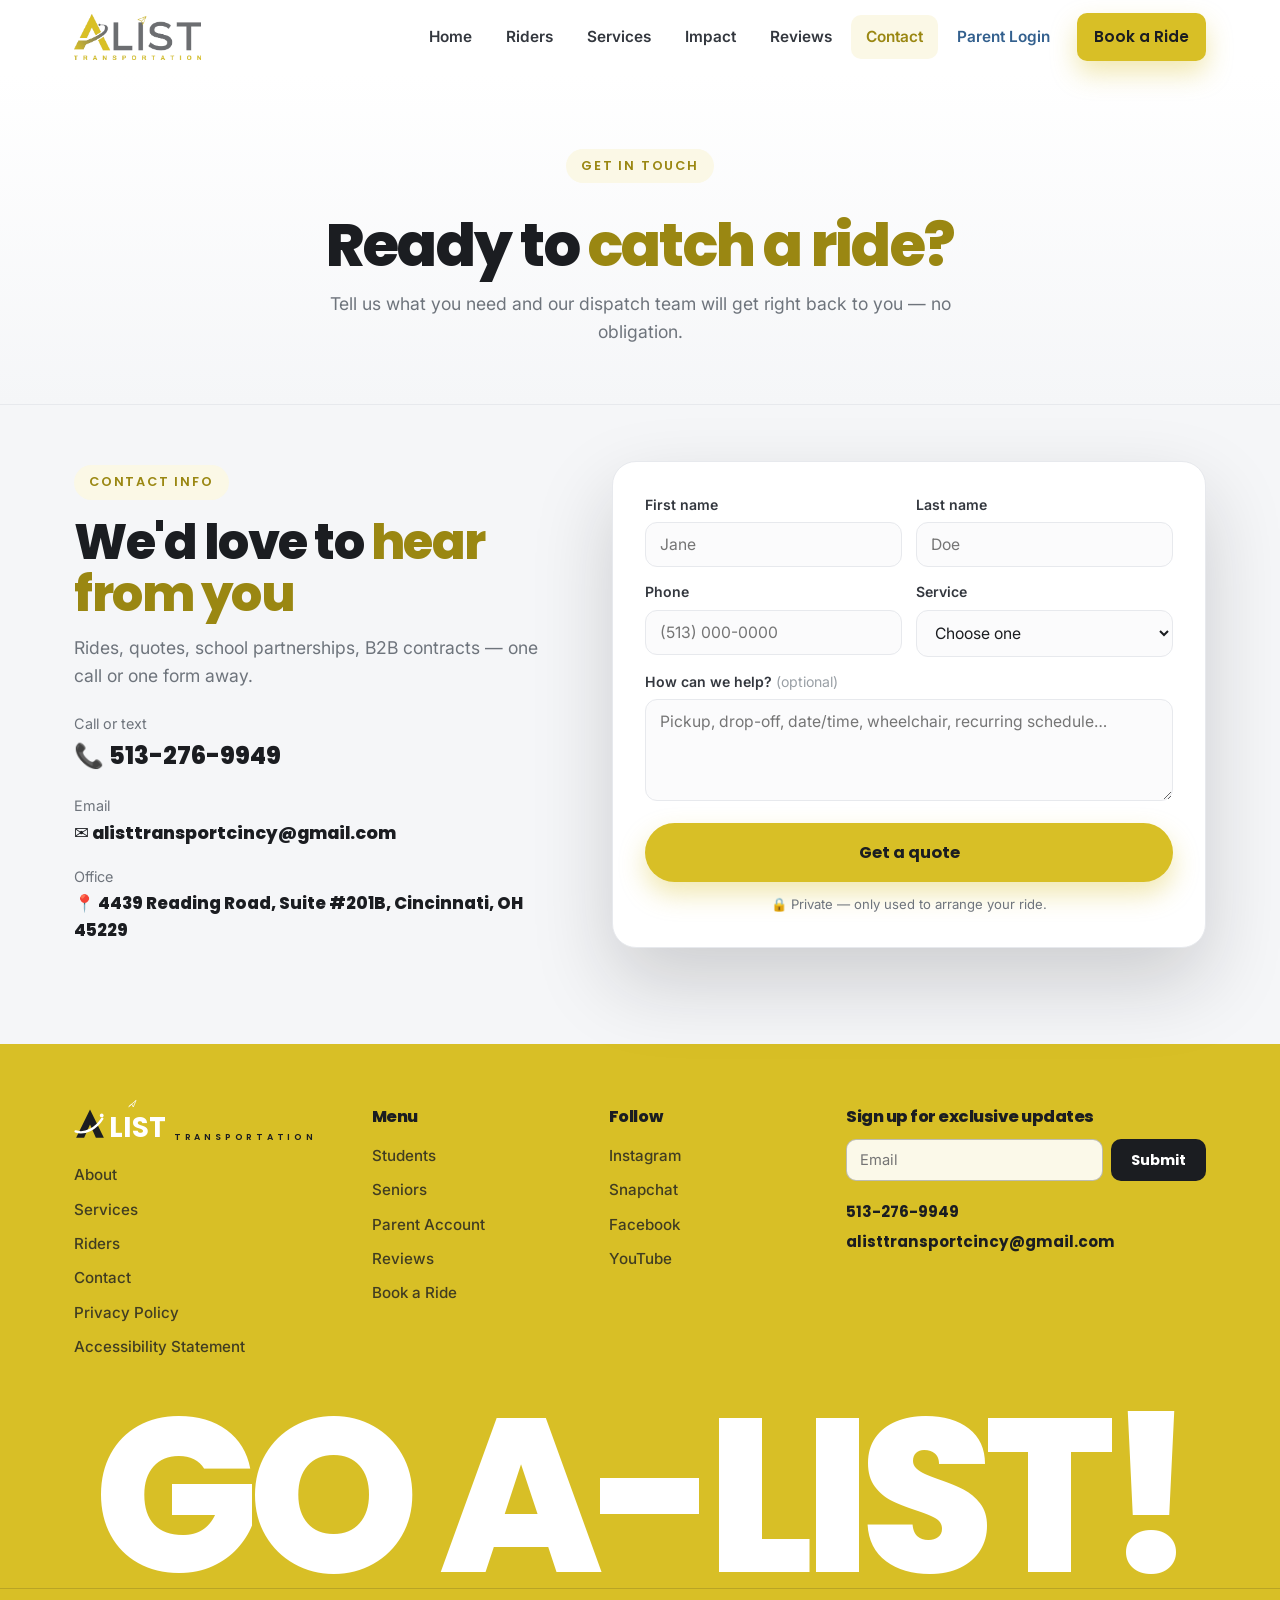
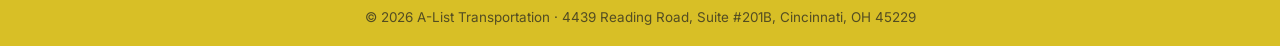
==== contact.html @ e4a73196 "Footer: link Instagram to real profile on all pages; link @handle chip too Co-Authored-By: Claude Op" ====
<!DOCTYPE html>
<html lang="en">
<head>
  <meta charset="UTF-8" />
  <meta name="viewport" content="width=device-width, initial-scale=1.0" />
  <meta name="description" content="Contact A-List Transportation — request a ride, get a quote, or ask about school and business partnerships. Cincinnati, OH." />
  <title>Contact — Ready to Catch a Ride? | A-List Transportation</title>
  <link rel="icon" type="image/svg+xml" href="favicon.svg" />
  <link rel="preconnect" href="https://fonts.googleapis.com" />
  <link rel="preconnect" href="https://fonts.gstatic.com" crossorigin />
  <link href="https://fonts.googleapis.com/css2?family=Inter:wght@400;500;600;700&family=Poppins:wght@500;600;700;800&display=swap" rel="stylesheet" />
  <link rel="stylesheet" href="styles.css?v=4" />
</head>
<body id="top">

  <header class="hdr" id="nav">
    <div class="wrap hdr__in">
      <a href="index.html" class="logo" aria-label="A-List Transportation"><img class="logo__img" src="images/logo.png" alt="A-List Transportation" /></a>
      <nav class="menu" id="navLinks">
        <a href="index.html">Home</a>
        <a href="riders.html">Riders</a>
        <a href="services.html">Services</a>
        <a href="impact.html">Impact</a>
        <a href="reviews.html">Reviews</a>
        <a href="contact.html" class="is-here">Contact</a>
        <a href="parent-account.html" class="menu__login">Parent Login</a>
        <a href="contact.html" class="btn btn--gold menu__cta">Book a Ride</a>
      </nav>
      <button class="burger" id="navToggle" aria-label="Menu"><span></span><span></span><span></span></button>
    </div>
  </header>

  <section class="phero">
    <div class="wrap">
      <span class="eyebrow">Get in touch</span>
      <h1>Ready to <span class="g">catch a ride?</span></h1>
      <p>Tell us what you need and our dispatch team will get right back to you — no obligation.</p>
    </div>
  </section>

  <section class="section book" id="book" style="padding-top:56px">
    <div class="wrap book__grid">
      <div class="book__copy reveal">
        <span class="eyebrow">Contact info</span>
        <h2>We'd love to <span class="g">hear from you</span></h2>
        <p>Rides, quotes, school partnerships, B2B contracts — one call or one form away.</p>
        <div class="book__call" style="margin-bottom:18px">
          <span>Call or text</span>
          <a href="tel:5132769949">📞 513-276-9949</a>
        </div>
        <div class="book__call" style="margin-bottom:18px">
          <span>Email</span>
          <a href="mailto:alisttransportcincy@gmail.com" style="font-size:1.1rem">✉️ alisttransportcincy@gmail.com</a>
        </div>
        <div class="book__call">
          <span>Office</span>
          <a href="#" style="font-size:1.05rem">📍 4439 Reading Road, Suite #201B, Cincinnati, OH 45229</a>
        </div>
      </div>
      <form class="book__form reveal" id="quoteForm" novalidate>
        <div class="frow">
          <div class="fld"><label for="fname">First name</label><input id="fname" name="fname" placeholder="Jane" required /></div>
          <div class="fld"><label for="lname">Last name</label><input id="lname" name="lname" placeholder="Doe" required /></div>
        </div>
        <div class="frow">
          <div class="fld"><label for="phone">Phone</label><input id="phone" name="phone" type="tel" placeholder="(513) 000-0000" required /></div>
          <div class="fld"><label for="service">Service</label>
            <select id="service" name="service" required>
              <option value="" disabled selected>Choose one</option>
              <option>School / student ride</option>
              <option>Non-emergency medical / dialysis</option>
              <option>Senior / companion transport</option>
              <option>Summer school / day camp</option>
              <option>Large group / event</option>
              <option>Adult day center</option>
              <option>Airport run</option>
              <option>B2B / school partnership</option>
            </select>
          </div>
        </div>
        <div class="fld"><label for="notes">How can we help? <span class="muted">(optional)</span></label><textarea id="notes" name="notes" rows="4" placeholder="Pickup, drop-off, date/time, wheelchair, recurring schedule…"></textarea></div>
        <button type="submit" class="btn btn--gold btn--lg btn--block">Get a quote</button>
        <p class="book__note">🔒 Private — only used to arrange your ride.</p>
        <div class="book__ok" id="quoteSuccess" hidden><span>✅</span><div><b>Thank you! Your request is in.</b><p>An A-List dispatcher will call you shortly to confirm.</p></div></div>
      </form>
    </div>
  </section>

  <footer class="footer">
    <div class="wrap footer__cols">
      <div class="footer__col">
        <span class="footer__mark logo--wm">
          <span class="logo__row">
            <svg class="logo__a" viewBox="0 0 120 120" aria-hidden="true"><path d="M8 112 L60 6 L112 112 Z M60 62 L38 112 L82 112 Z" fill="#1B1D21" fill-rule="evenodd"/><path d="M6 88 C42 100 84 76 106 40" fill="none" stroke="#ffffff" stroke-width="9" stroke-linecap="round"/><circle cx="104" cy="28" r="7" fill="#ffffff"/></svg>
            <span class="logo__word logo__word--ft">L<span class="logo__ii">I<svg class="logo__plane" viewBox="0 0 24 24" aria-hidden="true"><path d="M2 21 L23 3 L15 22 L11 14 Z" fill="none" stroke="#ffffff" stroke-width="2.2" stroke-linejoin="round"/></svg></span>ST</span>
          </span>
          <span class="logo__sub logo__sub--ft">Transportation</span>
        </span>
        <a href="impact.html">About</a>
        <a href="services.html">Services</a>
        <a href="riders.html">Riders</a>
        <a href="contact.html">Contact</a>
        <a href="#">Privacy Policy</a>
        <a href="#">Accessibility Statement</a>
      </div>
      <div class="footer__col">
        <h4>Menu</h4>
        <a href="riders.html">Students</a>
        <a href="riders.html">Seniors</a>
        <a href="parent-account.html">Parent Account</a>
        <a href="reviews.html">Reviews</a>
        <a href="contact.html">Book a Ride</a>
      </div>
      <div class="footer__col">
        <h4>Follow</h4>
        <a href="https://www.instagram.com/alisttransportationcincinnati/" target="_blank" rel="noopener">Instagram</a>
        <a href="#">Snapchat</a>
        <a href="#">Facebook</a>
        <a href="#">YouTube</a>
      </div>
      <div class="footer__col">
        <h4>Sign up for exclusive updates</h4>
        <form class="footer__news" onsubmit="return false" aria-label="Newsletter signup">
          <input type="email" placeholder="Email" aria-label="Email address" required />
          <button type="submit">Submit</button>
        </form>
        <div class="footer__reach2">
          <a href="tel:5132769949">513-276-9949</a>
          <a href="mailto:alisttransportcincy@gmail.com">alisttransportcincy@gmail.com</a>
        </div>
      </div>
    </div>
    <div class="footer__go"><span>GO A-LIST!</span></div>
    <div class="footer__base">© <span id="year">2026</span> A-List Transportation · 4439 Reading Road, Suite #201B, Cincinnati, OH 45229</div>
  </footer>

  <a href="tel:5132769949" class="fab" aria-label="Call now">📞</a>
  <script src="script.js"></script>
</body>
</html>
---- styles.css ----
/* ============================================================
   A-List Transportation — fresh landing (Site 9 aesthetic)
   Gold #D8BF26 · gray/white · a little blue #437DB2 · clean big words
   ============================================================ */
:root {
  --gold: #D8BF26;
  --gold-bright: #ECD650;
  --gold-deep: #9A8712;
  --gold-soft: #FBF8E6;
  --gold-100: #F1E9B4;
  --blue: #437DB2;
  --blue-deep: #33608E;
  --blue-soft: #EAF1F8;
  --ink: #1B1D21;
  --ink-2: #33373E;
  --muted: #6E747C;
  --line: #E7E9ED;
  --bg: #ffffff;
  --bg-soft: #F5F6F8;
  --radius: 22px;
  --radius-sm: 14px;
  --shadow-sm: 0 1px 2px rgba(20,22,26,.05), 0 6px 18px rgba(20,22,26,.06);
  --shadow: 0 18px 46px rgba(20,22,26,.10);
  --shadow-lg: 0 34px 80px rgba(20,22,26,.18);
  --wrap: 1180px;
  --font: 'Inter', system-ui, -apple-system, 'Segoe UI', Roboto, sans-serif;
  --display: 'Poppins', var(--font);
}
* { box-sizing: border-box; margin: 0; padding: 0; }
html { scroll-behavior: smooth; scroll-padding-top: 88px; }
body { font-family: var(--font); color: var(--ink); background: var(--bg); line-height: 1.6; -webkit-font-smoothing: antialiased; overflow-x: clip; }
img, svg, video { display: block; max-width: 100%; }
a { color: inherit; text-decoration: none; }
h1, h2, h3, h4 { font-family: var(--display); line-height: 1.05; letter-spacing: -.03em; }
.wrap { width: 100%; max-width: var(--wrap); margin: 0 auto; padding: 0 24px; }
.g { color: var(--gold-deep); }

/* ---------- Buttons ---------- */
.btn { display: inline-flex; align-items: center; justify-content: center; gap: 9px; font-family: var(--display); font-weight: 700; font-size: .96rem; padding: 13px 24px; border-radius: 999px; border: 2px solid transparent; cursor: pointer; transition: transform .15s, box-shadow .2s, background .2s, color .2s; white-space: nowrap; }
.btn:active { transform: translateY(1px); }
.btn--lg { padding: 15px 30px; font-size: 1.02rem; }
.btn--block { width: 100%; }
.btn--gold { background: var(--gold); color: var(--ink); box-shadow: 0 12px 26px rgba(216,191,38,.36); }
.btn--gold:hover { background: var(--gold-bright); transform: translateY(-2px); }
.btn--dark { background: var(--ink); color: #fff; }
.btn--dark:hover { background: #000; transform: translateY(-2px); }
.btn--blue { background: var(--blue); color: #fff; box-shadow: 0 12px 26px rgba(67,125,178,.34); }
.btn--blue:hover { background: var(--blue-deep); transform: translateY(-2px); }

/* ---------- Header ---------- */
.hdr { position: sticky; top: 0; z-index: 50; background: rgba(255,255,255,.9); backdrop-filter: blur(12px); border-bottom: 1px solid transparent; transition: box-shadow .25s, border-color .25s; }
.hdr.scrolled { box-shadow: var(--shadow-sm); border-color: var(--line); }
.hdr__in { display: flex; align-items: center; height: 74px; gap: 20px; }
.logo { display: inline-flex; align-items: center; gap: 10px; font-family: var(--display); font-weight: 800; font-size: 1.4rem; letter-spacing: -.03em; }
.logo__img { height: 46px; width: auto; display: block; }
/* A-List wordmark (recreated from brand logo — used in footer on gold bg) */
.logo--wm { display: inline-flex; flex-direction: column; align-items: flex-start; gap: 3px; line-height: 1; }
.logo__row { display: inline-flex; align-items: flex-end; gap: 3px; }
.logo__a { width: 32px; height: 32px; flex: none; }
.logo__word { font-family: var(--display); font-weight: 700; font-size: 1.72rem; letter-spacing: .015em; color: #6F7378; line-height: .92; }
.logo__ii { position: relative; }
.logo__plane { position: absolute; top: -11px; right: -5px; width: 13px; height: 13px; }
.logo__sub { font-family: var(--display); font-weight: 600; font-size: .55rem; letter-spacing: .43em; text-transform: uppercase; color: var(--gold-deep); padding-left: 3px; white-space: nowrap; }
.logo__word--ft { color: #fff; }
.logo__sub--ft { color: var(--ink); }
.menu { display: flex; align-items: center; gap: 4px; margin-left: auto; }
.menu > a { padding: 10px 15px; border-radius: 10px; font-weight: 600; font-size: .96rem; color: var(--ink-2); transition: color .2s, background .2s; }
.menu > a:hover { color: var(--gold-deep); background: var(--gold-soft); }
.menu__cta { margin-left: 8px; color: var(--ink) !important; }
.menu__cta:hover { background: var(--gold-bright) !important; }
.burger { display: none; flex-direction: column; gap: 5px; background: none; border: 0; cursor: pointer; padding: 8px; margin-left: auto; }
.burger span { width: 26px; height: 3px; border-radius: 3px; background: var(--ink); transition: .3s; }
.burger.open span:nth-child(1) { transform: translateY(8px) rotate(45deg); }
.burger.open span:nth-child(2) { opacity: 0; }
.burger.open span:nth-child(3) { transform: translateY(-8px) rotate(-45deg); }

/* ---------- Hero (full-width city video banner) ---------- */
.hero { position: relative; min-height: 88vh; display: flex; align-items: center; overflow: hidden; background: var(--ink); padding: 96px 0; }
.hero__bg { position: absolute; inset: 0; width: 100%; height: 100%; object-fit: cover; z-index: 0; }
.hero__scrim { position: absolute; inset: 0; z-index: 1; background:
  linear-gradient(90deg, rgba(18,19,22,.9) 0%, rgba(18,19,22,.66) 44%, rgba(18,19,22,.3) 76%, rgba(18,19,22,.14) 100%),
  linear-gradient(180deg, rgba(18,19,22,.4) 0%, transparent 32%, rgba(18,19,22,.5) 100%); }
.hero__inner { position: relative; z-index: 2; width: 100%; }
.hero__copy { max-width: 680px; }
.hero__badge { position: absolute; left: 24px; top: 22px; z-index: 2; display: inline-flex; align-items: center; gap: 8px; background: rgba(27,29,33,.58); color: #fff; font-family: var(--display); font-weight: 600; font-size: .82rem; padding: 8px 13px; border-radius: 999px; backdrop-filter: blur(5px); }
.tag { display: inline-block; font-family: var(--display); font-weight: 600; font-size: .82rem; letter-spacing: .12em; text-transform: uppercase; color: #fff; background: rgba(255,255,255,.14); border: 1px solid rgba(255,255,255,.28); padding: 8px 15px; border-radius: 999px; backdrop-filter: blur(6px); }
.hero h1 { font-size: clamp(2.8rem, 6.2vw, 5.2rem); font-weight: 800; margin: 20px 0 16px; color: #fff; }
.hero h1 .u { color: var(--gold-bright); }
.hero .lead { font-size: 1.18rem; color: #e7e8ea; max-width: 560px; }
.hero__btns { display: flex; flex-wrap: wrap; gap: 12px; margin: 30px 0 24px; }
.hero__ticks { list-style: none; display: flex; flex-wrap: wrap; gap: 10px 24px; }
.hero__ticks li { position: relative; padding-left: 22px; font-weight: 600; font-size: .93rem; color: #f0f0f2; }
.hero__ticks li::before { content: ""; position: absolute; left: 0; top: 50%; width: 11px; height: 11px; border-radius: 50%; background: var(--gold); transform: translateY(-50%); box-shadow: 0 0 0 4px rgba(216,191,38,.28); }
.btn--light { background: rgba(255,255,255,.14); color: #fff; border-color: rgba(255,255,255,.5); backdrop-filter: blur(4px); }
.btn--light:hover { background: rgba(255,255,255,.24); border-color: #fff; transform: translateY(-2px); }

.dot { width: 10px; height: 10px; border-radius: 50%; background: #2bbe63; flex: none; box-shadow: 0 0 0 4px rgba(43,190,99,.22); }
.dot--live { animation: pulse 1.7s infinite; }
@keyframes pulse { 50% { box-shadow: 0 0 0 9px rgba(43,190,99,0); } }

/* ---------- Sections & headings ---------- */
.section { padding: 96px 0; }
.head { max-width: 680px; margin: 0 auto 54px; text-align: center; }
.head--left { text-align: left; margin: 0; max-width: 520px; }
.eyebrow { display: inline-block; font-family: var(--display); font-weight: 600; font-size: .8rem; letter-spacing: .14em; text-transform: uppercase; color: var(--gold-deep); background: var(--gold-soft); padding: 7px 15px; border-radius: 999px; margin-bottom: 16px; }
.head h2, .difference h2 { font-size: clamp(2.1rem, 4.4vw, 3.2rem); font-weight: 800; }
.head p { color: var(--muted); font-size: 1.1rem; margin-top: 14px; }

/* ---------- Riders tabs ---------- */
.riders { background: var(--bg-soft); }
.tabs { max-width: 1040px; margin: 0 auto; }
.tabs__nav { display: flex; gap: 6px; background: #fff; border: 1px solid var(--line); border-radius: 999px; padding: 6px; box-shadow: var(--shadow-sm); max-width: 640px; margin: 0 auto 40px; }
.tabs__btn { flex: 1; border: 0; background: none; cursor: pointer; font-family: var(--display); font-weight: 700; font-size: .98rem; color: var(--ink-2); padding: 13px 14px; border-radius: 999px; transition: background .2s, color .2s, box-shadow .2s; white-space: nowrap; }
.tabs__btn:hover { color: var(--ink); }
.tabs__btn[aria-selected="true"] { background: var(--gold); color: var(--ink); box-shadow: 0 8px 20px rgba(216,191,38,.34); }
.tabs__btn--blue[aria-selected="true"] { background: var(--blue); color: #fff; box-shadow: 0 8px 20px rgba(67,125,178,.34); }
.tabs__panel { display: none; }
.tabs__panel.is-active { display: block; animation: tabin .4s ease; }
@keyframes tabin { from { opacity: 0; transform: translateY(10px); } to { opacity: 1; transform: none; } }

.rider { display: grid; grid-template-columns: 1.02fr .98fr; gap: 44px; align-items: center; background: #fff; border: 1px solid var(--line); border-radius: 26px; padding: 40px; box-shadow: var(--shadow); }
.pill-tag { display: inline-block; font-family: var(--display); font-weight: 700; font-size: .78rem; letter-spacing: .1em; text-transform: uppercase; color: var(--gold-deep); background: var(--gold-soft); padding: 7px 14px; border-radius: 999px; }
.pill-tag--blue { color: var(--blue-deep); background: var(--blue-soft); }
.rider__copy h3 { font-size: clamp(1.6rem, 3vw, 2.25rem); font-weight: 800; margin: 14px 0 12px; }
.rider__copy > p { color: var(--muted); font-size: 1.05rem; margin-bottom: 22px; }
.ticks { list-style: none; display: grid; gap: 12px; margin-bottom: 28px; }
.ticks li { position: relative; padding-left: 32px; font-weight: 500; color: var(--ink-2); }
.ticks li::before { content: "✓"; position: absolute; left: 0; top: 1px; width: 21px; height: 21px; border-radius: 50%; background: var(--gold-soft); color: var(--gold-deep); font-size: .72rem; font-weight: 800; display: grid; place-items: center; }
.ticks--blue li::before { background: var(--blue-soft); color: var(--blue-deep); }
.rider__img { position: relative; border-radius: 18px; overflow: hidden; box-shadow: var(--shadow); }
.rider__img img { width: 100%; height: 100%; min-height: 340px; object-fit: cover; }
.rider__img figcaption { position: absolute; left: 14px; bottom: 14px; display: inline-flex; align-items: center; gap: 9px; background: rgba(255,255,255,.96); border-radius: 12px; padding: 10px 14px; box-shadow: var(--shadow-sm); font-family: var(--display); font-weight: 700; font-size: .86rem; }

/* Parent-account tracking mock */
.track { background: #fff; border: 1px solid var(--line); border-radius: 20px; padding: 26px; box-shadow: var(--shadow); }
.track__head { display: flex; align-items: center; gap: 9px; font-family: var(--display); font-weight: 700; margin-bottom: 22px; }
.track__route { display: grid; margin-bottom: 22px; }
.track__stop { display: grid; grid-template-columns: 22px 1fr; align-items: start; gap: 12px; }
.track__stop b { font-family: var(--display); }
.track__stop span { color: var(--muted); font-size: .85rem; }
.track__stop::before { content: ""; width: 13px; height: 13px; border-radius: 50%; background: #fff; border: 3px solid var(--line); margin-top: 4px; }
.track__stop--done::before { background: var(--blue); border-color: var(--blue); }
.track__stop--now::before { background: var(--blue); border-color: var(--blue-soft); box-shadow: 0 0 0 4px var(--blue-soft); }
.track__stop--now b { color: var(--blue-deep); }
.track__line { width: 3px; height: 24px; background: linear-gradient(var(--blue), var(--line)); margin: 2px 0 2px 9px; border-radius: 3px; }
.track__driver { display: flex; align-items: center; gap: 12px; border-top: 1px solid var(--line); padding-top: 18px; }
.track__driver b { display: block; font-family: var(--display); }
.track__driver span { color: var(--muted); font-size: .84rem; }
.avatar { width: 44px; height: 44px; border-radius: 50%; background: linear-gradient(135deg, #5C97CC, var(--blue)); color: #fff; font-family: var(--display); font-weight: 700; display: grid; place-items: center; flex: none; }

/* ---------- School promo banner ---------- */
.promo { padding: 30px 0; }
.promo__in { background: var(--gold); border-radius: 28px; padding: 46px; display: grid; grid-template-columns: 1.05fr .95fr; gap: 34px; align-items: center; overflow: hidden; box-shadow: var(--shadow); }
.promo__kicker { display: inline-block; font-family: var(--display); font-weight: 700; font-size: .78rem; letter-spacing: .12em; text-transform: uppercase; background: var(--ink); color: #fff; padding: 6px 13px; border-radius: 999px; }
.promo__copy h2 { font-size: clamp(2rem, 4vw, 3rem); font-weight: 800; margin: 16px 0 12px; color: var(--ink); }
.promo__copy p { color: rgba(27,29,33,.78); font-size: 1.08rem; margin-bottom: 22px; max-width: 420px; }
.promo__img img { width: 100%; height: 100%; min-height: 240px; max-height: 320px; object-fit: cover; border-radius: 18px; box-shadow: var(--shadow); }

/* ---------- Services ---------- */
.grid-3 { display: grid; grid-template-columns: repeat(3, 1fr); gap: 26px; }
.scard { position: relative; background: #fff; border: 1px solid var(--line); border-radius: var(--radius); padding: 34px 30px; box-shadow: var(--shadow-sm); transition: transform .25s, box-shadow .25s, border-color .25s; }
.scard:hover { transform: translateY(-6px); box-shadow: var(--shadow); border-color: var(--gold-100); }
.scard--hot { border-color: var(--gold); box-shadow: 0 22px 50px rgba(216,191,38,.18); }
.tagline { position: absolute; top: 16px; right: 16px; background: var(--gold); color: var(--ink); font-family: var(--display); font-weight: 700; font-size: .72rem; padding: 5px 11px; border-radius: 999px; }
.scard__ic { width: 58px; height: 58px; border-radius: 16px; background: var(--gold-soft); display: grid; place-items: center; font-size: 1.7rem; margin-bottom: 18px; }
.scard__ic--blue { background: var(--blue-soft); }
.scard h3 { font-size: 1.3rem; margin-bottom: 8px; }
.scard p { color: var(--muted); font-size: .98rem; }

/* ---------- Impact / stats (gray, not black) ---------- */
.difference { background: #585E67; }
.difference__in { display: grid; grid-template-columns: 1fr 1fr; gap: 54px; align-items: center; }
.difference .eyebrow { color: var(--gold-bright); background: rgba(255,255,255,.12); }
.difference h2 { color: #fff; }
.difference .head--left p { color: #E3E5E9; }
.statgrid { display: grid; grid-template-columns: 1fr 1fr; gap: 18px; }
.statbox { background: rgba(255,255,255,.09); border: 1px solid rgba(255,255,255,.18); border-radius: 18px; padding: 26px; }
.statbox strong { display: block; font-family: var(--display); font-weight: 800; font-size: clamp(2rem, 3.6vw, 2.8rem); color: var(--gold-bright); letter-spacing: -.03em; }
.statbox span { color: #E3E5E9; font-size: .92rem; }

/* ---------- Reviews ---------- */
.rev { background: #fff; border: 1px solid var(--line); border-radius: var(--radius); padding: 30px; box-shadow: var(--shadow-sm); transition: transform .25s, box-shadow .25s; }
.rev:hover { transform: translateY(-4px); box-shadow: var(--shadow); }
.rev__stars { color: var(--gold); letter-spacing: 2px; margin-bottom: 12px; }
.rev blockquote { font-size: 1rem; color: var(--ink-2); margin-bottom: 20px; }
.rev figcaption { display: flex; align-items: center; gap: 12px; }
.rev figcaption b { font-family: var(--display); }
.rev figcaption small { display: block; color: var(--muted); font-size: .82rem; }

/* ---------- Book / contact ---------- */
.book { background: var(--bg-soft); }
.book__grid { display: grid; grid-template-columns: .9fr 1.1fr; gap: 52px; align-items: center; }
.book__copy h2 { font-size: clamp(2.1rem, 4.2vw, 3.1rem); font-weight: 800; }
.book__copy > p { color: var(--muted); font-size: 1.1rem; margin: 14px 0 22px; }
.book__call { display: flex; flex-direction: column; gap: 2px; }
.book__call span { color: var(--muted); font-size: .9rem; }
.book__call a { font-family: var(--display); font-weight: 800; font-size: 1.5rem; }
.book__form { background: #fff; border: 1px solid var(--line); border-radius: 24px; padding: 32px; box-shadow: var(--shadow-lg); }
.frow { display: grid; grid-template-columns: 1fr 1fr; gap: 14px; }
.fld { margin-bottom: 14px; }
.fld label { display: block; font-weight: 600; font-size: .88rem; color: var(--ink-2); margin-bottom: 6px; }
.muted { color: #9aa0a6; font-weight: 400; }
.fld input, .fld select, .fld textarea { width: 100%; font-family: var(--font); font-size: .98rem; color: var(--ink); padding: 12px 14px; border: 1.5px solid var(--line); border-radius: 12px; background: #fbfbfc; transition: border-color .2s, box-shadow .2s, background .2s; }
.fld input:focus, .fld select:focus, .fld textarea:focus { outline: none; border-color: var(--gold); box-shadow: 0 0 0 4px var(--gold-soft); background: #fff; }
.fld textarea { resize: vertical; }
.book__note { text-align: center; font-size: .82rem; color: var(--muted); margin-top: 12px; }
.book__ok { display: flex; gap: 12px; align-items: flex-start; background: var(--gold-soft); border: 1px solid var(--gold-100); border-radius: 12px; padding: 16px; margin-top: 14px; }
.book__ok[hidden] { display: none; }
.book__ok b { font-family: var(--display); }
.book__ok p { color: var(--ink-2); font-size: .9rem; }

/* ---------- Fleet gallery ---------- */
.fleet { display: grid; grid-template-columns: repeat(3, 1fr); gap: 22px; }
.fleet__item { position: relative; border-radius: var(--radius); overflow: hidden; box-shadow: var(--shadow-sm); }
.fleet__item img { width: 100%; height: 280px; object-fit: cover; transition: transform .5s ease; }
.fleet__item:hover img { transform: scale(1.05); }
.fleet__item figcaption { position: absolute; left: 0; right: 0; bottom: 0; padding: 32px 18px 15px; color: #fff; font-family: var(--display); font-weight: 700; background: linear-gradient(180deg, transparent, rgba(20,22,26,.82)); }
.fleet__item figcaption::before { content: ""; display: inline-block; width: 22px; height: 3px; border-radius: 3px; background: var(--gold); margin-right: 8px; vertical-align: middle; }

/* ---------- Our Story ---------- */
.story-sec { background: var(--bg-soft); }
.story { display: grid; grid-template-columns: .95fr 1.05fr; gap: 54px; align-items: center; }
.story__media { position: relative; }
.story__media img { width: 100%; border-radius: 24px; box-shadow: var(--shadow-lg); object-fit: cover; object-position: center 25%; max-height: 480px; }
.story__cap { position: absolute; left: 18px; bottom: 18px; background: #fff; border-radius: 14px; padding: 12px 18px; box-shadow: var(--shadow); }
.story__cap b { display: block; font-family: var(--display); }
.story__cap span { font-size: .82rem; color: var(--muted); }
.story__copy h2 { font-size: clamp(2rem, 4vw, 3rem); font-weight: 800; margin: 12px 0 14px; }
.story__copy p { color: var(--muted); font-size: 1.06rem; margin-bottom: 14px; }
.pq { border-left: 4px solid var(--gold); background: var(--gold-soft); padding: 16px 20px; border-radius: 0 14px 14px 0; margin: 18px 0; font-family: var(--display); font-weight: 700; font-size: 1.15rem; line-height: 1.45; color: var(--ink); }
.pq span { color: var(--gold-deep); }

/* ---------- Video showcase ---------- */
.showcase { max-width: 900px; margin: 0 auto; border-radius: 24px; overflow: hidden; box-shadow: var(--shadow-lg); background: #000; border: 1px solid var(--line); }
.showcase video { width: 100%; max-height: 560px; display: block; object-fit: cover; background: #000; }

/* ---------- CTA banner ---------- */
.cta-sec { padding: 20px 0 90px; }
.cta { background: linear-gradient(90deg, rgba(18,19,22,.86), rgba(18,19,22,.46)), url('images/fleet-bus.jpg') center/cover no-repeat; border-radius: 28px; padding: 54px 46px; display: flex; align-items: center; justify-content: space-between; gap: 24px; flex-wrap: wrap; box-shadow: var(--shadow-lg); }
.cta__copy h2 { color: #fff; font-size: clamp(1.9rem, 3.6vw, 2.6rem); font-weight: 800; }
.cta__copy p { color: #e7e8ea; margin-top: 8px; }
.cta__btns { display: flex; gap: 12px; flex-wrap: wrap; }

/* ---------- Blue helper ---------- */
.bl { color: var(--blue); }

/* ---------- Did you know ---------- */
.dyk { display: grid; grid-template-columns: 1.1fr .9fr; gap: 40px; align-items: center; }
.dyk__img { border-radius: 24px; overflow: hidden; box-shadow: var(--shadow); }
.dyk__img img { width: 100%; height: 100%; min-height: 340px; object-fit: cover; }
.dyk__card { background: var(--gold); border-radius: 24px; padding: 40px; box-shadow: var(--shadow); }
.dyk__logo { font-family: var(--display); font-weight: 800; letter-spacing: -.03em; color: var(--ink); }
.dyk__card h2 { font-size: clamp(2rem, 4vw, 3rem); font-weight: 800; margin: 8px 0 14px; color: var(--ink); }
.dyk__card > p { color: rgba(27,29,33,.82); font-size: 1.05rem; margin-bottom: 24px; }
.dyk__row { display: flex; align-items: center; justify-content: space-between; gap: 16px; flex-wrap: wrap; }
.dyk__handle { font-family: var(--display); font-weight: 700; color: var(--ink); }

/* ---------- Point A to Point B ---------- */
.a2b-sec { padding: 30px 0; }
.a2b { background: linear-gradient(120deg, var(--gold-soft), var(--blue-soft)); border-radius: 28px; padding: 8px; display: grid; grid-template-columns: 1fr 1fr; align-items: center; overflow: hidden; box-shadow: var(--shadow); }
.a2b__copy { padding: 44px; }
.a2b__copy h2 { font-size: clamp(2.2rem, 4.6vw, 3.4rem); font-weight: 800; color: var(--blue); line-height: 1.02; }
.a2b__copy p { color: var(--ink-2); font-size: 1.08rem; margin: 16px 0 24px; max-width: 420px; }
.a2b__img { align-self: stretch; border-radius: 22px; overflow: hidden; min-height: 320px; }
.a2b__img img { width: 100%; height: 100%; min-height: 320px; object-fit: cover; }

/* ---------- Services list ---------- */
.svc-list { max-width: 980px; margin: 0 auto; }
.svc { display: grid; grid-template-columns: 1fr 1.15fr; gap: 30px; padding: 28px 0; border-top: 1px solid var(--line); align-items: start; transition: padding-left .2s; }
.svc:first-child { border-top: 0; }
.svc:hover { padding-left: 8px; }
.svc h3 { font-size: clamp(1.4rem, 2.8vw, 2.1rem); font-weight: 700; color: var(--gold-deep); letter-spacing: -.02em; }
.svc p { color: var(--muted); font-size: 1rem; }

/* ---------- Partners ---------- */
.partners { padding: 44px 0 12px; border-top: 1px solid var(--line); }
.partners__label { text-align: center; font-family: var(--display); font-weight: 600; font-size: .82rem; letter-spacing: .12em; text-transform: uppercase; color: var(--muted); margin-bottom: 22px; }
.partners__row { display: flex; flex-wrap: wrap; justify-content: center; align-items: center; gap: 22px 56px; }
.partners__row span { font-family: var(--display); font-weight: 700; font-size: clamp(1rem, 2vw, 1.35rem); color: var(--ink-2); opacity: .72; letter-spacing: -.02em; }
.partners__row img { height: 64px; width: auto; max-width: 220px; object-fit: contain; }

/* ---------- What sets us apart ---------- */
.apart { display: grid; grid-template-columns: 1.05fr .95fr; gap: 48px; align-items: center; }
.apart__copy h2 { font-size: clamp(2rem, 4vw, 3rem); font-weight: 800; margin: 12px 0 14px; }
.apart__copy > p { color: var(--muted); font-size: 1.06rem; margin-bottom: 24px; }
.spotlight { background: var(--gold-soft); border: 1px solid var(--gold-100); border-radius: 18px; padding: 22px; }
.spotlight__badge { display: inline-block; font-family: var(--display); font-weight: 700; font-size: .76rem; letter-spacing: .05em; text-transform: uppercase; color: var(--blue-deep); background: var(--blue-soft); padding: 6px 12px; border-radius: 999px; margin-bottom: 12px; }
.spotlight p { color: var(--ink-2); font-size: .96rem; margin-bottom: 12px; }
.spotlight__years { font-family: var(--display); font-weight: 800; color: var(--gold-deep); }
.apart__card { background: var(--blue); color: #fff; border-radius: 24px; padding: 38px; box-shadow: 0 24px 54px rgba(67,125,178,.3); }
.apart__card h3 { font-size: clamp(1.5rem, 3vw, 2.1rem); font-weight: 800; margin-bottom: 12px; color: #fff; }
.apart__card > p { color: rgba(255,255,255,.9); margin-bottom: 22px; }
.ticks--onblue li { color: #fff; }
.ticks--onblue li::before { background: rgba(255,255,255,.22); color: #fff; }

/* ---------- Footer (Site 9 style — gold, columns, giant wordmark) ---------- */
.footer { background: var(--gold); color: var(--ink); padding: 64px 0 0; overflow: hidden; }
.footer__cols { display: grid; grid-template-columns: 1.3fr 1fr 1fr 1.55fr; gap: 34px; padding-bottom: 44px; }
.footer__mark { font-family: var(--display); font-weight: 800; font-size: 1.7rem; letter-spacing: -.03em; display: block; margin-bottom: 14px; color: var(--ink); }
.footer__mark b { color: #fff; }
.footer__col h4 { font-family: var(--display); font-weight: 800; font-size: 1.02rem; color: var(--ink); margin-bottom: 14px; }
.footer__col a { display: block; color: rgba(27,29,33,.8); font-weight: 500; font-size: .95rem; padding: 5px 0; transition: color .2s, transform .2s; }
.footer__col a:hover { color: var(--blue-deep); transform: translateX(2px); }
.footer__news { display: flex; gap: 8px; margin: 4px 0 16px; }
.footer__news input { flex: 1; min-width: 0; border: 1.5px solid rgba(27,29,33,.28); background: rgba(255,255,255,.9); border-radius: 10px; padding: 11px 13px; font-family: var(--font); font-size: .92rem; color: var(--ink); }
.footer__news input:focus { outline: none; border-color: var(--ink); background: #fff; }
.footer__news button { background: var(--ink); color: #fff; border: 0; border-radius: 10px; padding: 0 20px; font-family: var(--display); font-weight: 700; font-size: .92rem; cursor: pointer; transition: background .2s; white-space: nowrap; }
.footer__news button:hover { background: #000; }
.footer__reach2 a { display: block; font-family: var(--display); font-weight: 700; color: var(--ink); padding: 3px 0; transition: color .2s; }
.footer__reach2 a:hover { color: var(--blue-deep); }
.footer__go { text-align: center; line-height: .78; padding: 4px 0 6px; }
.footer__go span { font-family: var(--display); font-weight: 800; font-size: clamp(3.4rem, 17vw, 14rem); letter-spacing: -.05em; color: #fff; display: inline-block; }
.footer__base { border-top: 1px solid rgba(27,29,33,.16); padding: 18px 24px; font-size: .84rem; color: rgba(27,29,33,.7); text-align: center; }

/* ---------- Inner pages: hero, nav states ---------- */
.phero { background: linear-gradient(180deg, #fff 0%, var(--bg-soft) 100%); padding: 74px 0 58px; text-align: center; border-bottom: 1px solid var(--line); }
.phero h1 { font-size: clamp(2.4rem, 5vw, 3.7rem); font-weight: 800; margin-top: 16px; }
.phero p { color: var(--muted); font-size: 1.1rem; max-width: 640px; margin: 12px auto 0; }
.phero--blue { background: linear-gradient(180deg, #fff 0%, var(--blue-soft) 100%); }
.eyebrow--blue { color: var(--blue-deep); background: var(--blue-soft); }
.menu > a.is-here { color: var(--gold-deep); background: var(--gold-soft); }
.menu__login { color: var(--blue-deep) !important; font-weight: 700; }
.menu__login:hover { background: var(--blue-soft) !important; }
.menu__login.is-here { background: var(--blue-soft) !important; }

/* ---------- Parent account: auth ---------- */
.auth { max-width: 440px; margin: 0 auto; background: #fff; border: 1px solid var(--line); border-radius: 24px; padding: 30px; box-shadow: var(--shadow-lg); }
.auth__tabs { display: flex; gap: 6px; background: var(--bg-soft); border-radius: 999px; padding: 5px; margin-bottom: 22px; }
.auth__tab { flex: 1; border: 0; background: none; cursor: pointer; font-family: var(--display); font-weight: 700; font-size: .95rem; color: var(--ink-2); padding: 11px; border-radius: 999px; transition: background .2s, color .2s; }
.auth__tab.is-on { background: var(--blue); color: #fff; box-shadow: 0 6px 16px rgba(67,125,178,.3); }

/* ---------- Parent account: dashboard ---------- */
.dash__bar { display: flex; align-items: flex-end; justify-content: space-between; gap: 16px; flex-wrap: wrap; margin-bottom: 24px; }
.dash__hi { font-size: clamp(1.6rem, 3.4vw, 2.4rem); font-weight: 800; margin-top: 10px; }
.dash { display: grid; grid-template-columns: 1.1fr .9fr; gap: 24px; align-items: start; }
.dash__side { display: grid; gap: 24px; }
.dcard { background: #fff; border: 1px solid var(--line); border-radius: 20px; padding: 26px; box-shadow: var(--shadow-sm); }
.dcard__t { font-size: 1.15rem; font-weight: 800; margin-bottom: 14px; }
.sched { list-style: none; display: grid; gap: 10px; }
.sched li { display: flex; justify-content: space-between; gap: 12px; border-bottom: 1px solid var(--line); padding-bottom: 10px; font-size: .95rem; }
.sched li:last-child { border-bottom: 0; padding-bottom: 0; }
.sched b { font-family: var(--display); color: var(--blue-deep); white-space: nowrap; }
.sched span { color: var(--muted); text-align: right; }
.alert-row { display: flex; align-items: center; gap: 10px; padding: 9px 0; font-weight: 500; color: var(--ink-2); cursor: pointer; }
.alert-row input { width: 18px; height: 18px; accent-color: var(--blue); }

/* ---------- FAB ---------- */
.fab { position: fixed; right: 18px; bottom: 18px; width: 56px; height: 56px; border-radius: 50%; background: var(--gold); display: none; place-items: center; font-size: 1.4rem; box-shadow: 0 12px 28px rgba(216,191,38,.5); z-index: 60; }

/* ---------- Reveal ---------- */
.reveal { opacity: 0; transform: translateY(24px); transition: opacity .6s ease, transform .6s ease; }
.reveal.in { opacity: 1; transform: none; }

/* ============================================================ Responsive ============================================================ */
@media (max-width: 960px) {
  .difference__in, .book__grid, .rider, .promo__in, .story, .dyk, .a2b, .apart { grid-template-columns: 1fr; gap: 40px; }
  .hero { min-height: 78vh; padding: 84px 0; }
  .difference__in { gap: 36px; }
  .grid-3, .fleet { grid-template-columns: 1fr; }
  .section { padding: 72px 0; }
  .rider__img img { min-height: 260px; }
  .story__media { order: -1; }
  .svc { grid-template-columns: 1fr; gap: 6px; padding: 22px 0; }
  .a2b__copy { padding: 32px; }
  .dash { grid-template-columns: 1fr; }
  .cta { justify-content: center; text-align: center; padding: 42px 28px; }
  .cta__btns { justify-content: center; }
  .footer__cols { grid-template-columns: 1fr 1fr; gap: 28px; }
}
@media (max-width: 760px) {
  .menu { position: fixed; inset: 0 0 0 auto; width: min(80vw, 320px); flex-direction: column; align-items: stretch; gap: 4px; background: #fff; padding: 90px 22px 30px; box-shadow: -10px 0 40px rgba(20,22,26,.16); transform: translateX(100%); transition: transform .3s ease; z-index: 40; }
  .menu.open { transform: translateX(0); }
  .menu > a { padding: 13px 16px; font-size: 1.05rem; }
  .menu__cta { margin: 10px 0 0; }
  .burger { display: flex; }
  .frow { grid-template-columns: 1fr; }
  .statgrid { grid-template-columns: 1fr 1fr; }
  .fab { display: grid; }
}
@media (max-width: 520px) {
  .footer__cols { grid-template-columns: 1fr; }
  .tabs__btn { font-size: .84rem; padding: 12px 8px; }
  .statgrid { grid-template-columns: 1fr; }
  .promo__in, .rider { padding: 26px; }
}
/* ============================================================
   Mobile: shorter page — swipe rows instead of tall stacks
   ============================================================ */
@media (max-width: 760px) {
  .section { padding: 44px 0; }
  .head { margin-bottom: 26px; }
  .head p { font-size: 1rem; }
  .phero { padding: 44px 0 36px; }
  .hero { min-height: 62vh; padding: 60px 0; }
  .hero .lead { font-size: 1.04rem; }
  .hero__btns { margin: 22px 0 16px; }

  /* Cards & fleet: horizontal swipe instead of vertical stack */
  .grid-3, .fleet { display: flex; gap: 14px; overflow-x: auto; scroll-snap-type: x mandatory; padding-bottom: 6px; -webkit-overflow-scrolling: touch; scrollbar-width: none; }
  .grid-3::-webkit-scrollbar, .fleet::-webkit-scrollbar { display: none; }
  .grid-3 > *, .fleet > * { flex: 0 0 82%; scroll-snap-align: start; }
  .fleet__item img { height: 190px; }
  .scard { padding: 24px 20px; }

  /* Compact media blocks */
  .dyk__img img { min-height: 190px; height: 190px; }
  .rider { padding: 20px; gap: 20px; }
  .rider__img img { min-height: 180px; height: 180px; }
  .promo__in { padding: 24px; gap: 20px; }
  .promo__img img { min-height: 160px; max-height: 180px; }
  .a2b__img, .a2b__img img { min-height: 180px; }
  .a2b__copy { padding: 26px; }
  .showcase video { max-height: 280px; }
  .story__media img { max-height: 280px; }
  .story { gap: 24px; }
  .statbox { padding: 16px; border-radius: 14px; }
  .svc { padding: 15px 0; }
  .partners { padding: 30px 0 6px; }
  .partners__row { gap: 14px 26px; }
  .partners__row img { height: 44px; max-width: 150px; }
  .difference__in { gap: 26px; }
  .cta-sec { padding: 8px 0 52px; }
  .cta { padding: 34px 22px; }
  .track { padding: 20px; }
  .footer { padding-top: 42px; }
  .footer__cols { padding-bottom: 24px; gap: 18px; }
  .footer__col a { padding: 3px 0; }
  .dash { gap: 16px; }
  .dcard { padding: 20px; }
}

@media (prefers-reduced-motion: reduce) {
  .reveal { opacity: 1; transform: none; transition: none; }
  .dot--live { animation: none; }
  * { scroll-behavior: auto; }
}
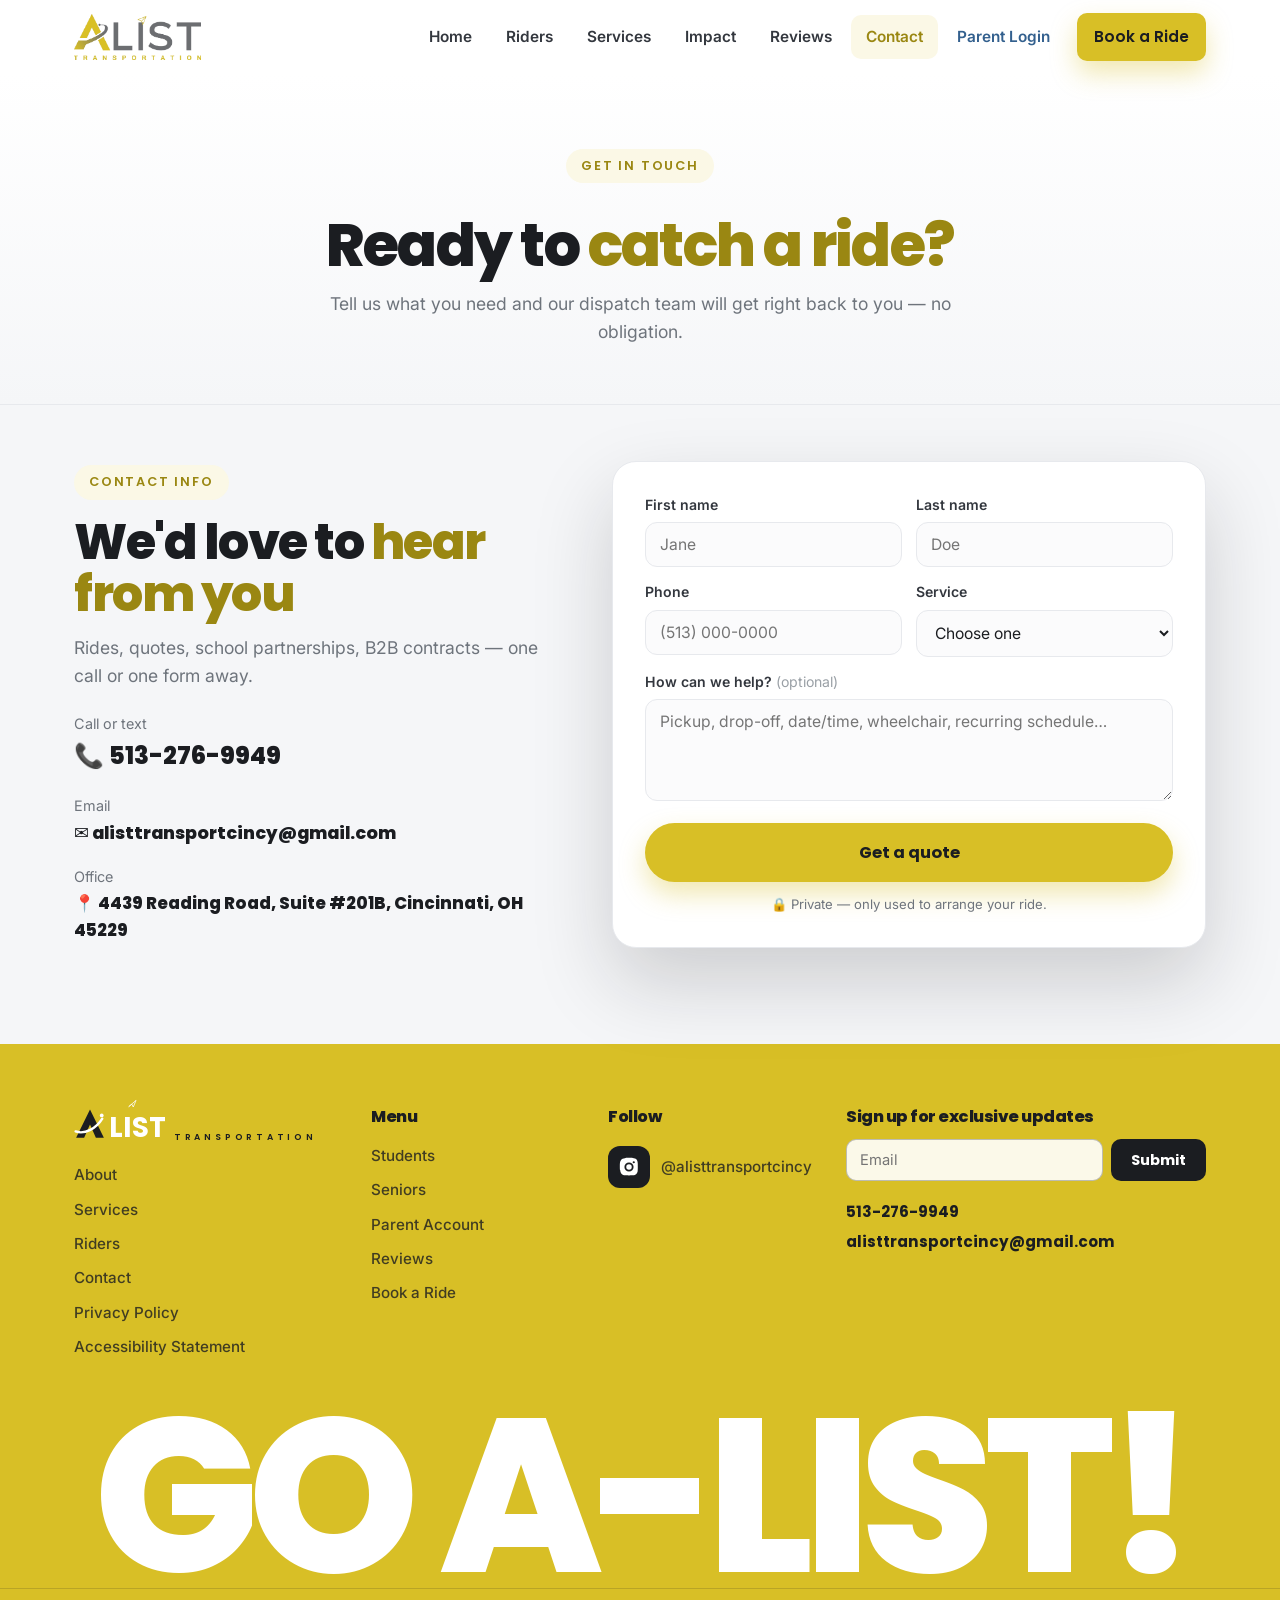
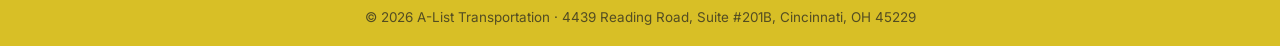
==== commit 6ebc3811: "Footer: Instagram icon button with handle; remove Snapchat/Facebook/YouTube placeholders Co-Authored" ====
--- a/contact.html
+++ b/contact.html
@@ -9,7 +9,7 @@
   <link rel="preconnect" href="https://fonts.googleapis.com" />
   <link rel="preconnect" href="https://fonts.gstatic.com" crossorigin />
   <link href="https://fonts.googleapis.com/css2?family=Inter:wght@400;500;600;700&family=Poppins:wght@500;600;700;800&display=swap" rel="stylesheet" />
-  <link rel="stylesheet" href="styles.css?v=4" />
+  <link rel="stylesheet" href="styles.css?v=5" />
 </head>
 <body id="top">
 
@@ -113,10 +113,10 @@
       </div>
       <div class="footer__col">
         <h4>Follow</h4>
-        <a href="https://www.instagram.com/alisttransportationcincinnati/" target="_blank" rel="noopener">Instagram</a>
-        <a href="#">Snapchat</a>
-        <a href="#">Facebook</a>
-        <a href="#">YouTube</a>
+        <a class="footer__insta" href="https://www.instagram.com/alisttransportationcincinnati/" target="_blank" rel="noopener" aria-label="A-List Transportation on Instagram">
+          <span class="footer__insta-ic"><svg viewBox="0 0 24 24"><path d="M12 2c2.7 0 3 0 4.1.1 1 0 1.7.2 2.3.5.6.2 1.1.5 1.6 1 .5.5.8 1 1 1.6.3.6.4 1.3.5 2.3.1 1.1.1 1.4.1 4.1s0 3-.1 4.1c0 1-.2 1.7-.5 2.3a4.3 4.3 0 0 1-1 1.6 4.3 4.3 0 0 1-1.6 1c-.6.3-1.3.4-2.3.5-1.1.1-1.4.1-4.1.1s-3 0-4.1-.1c-1 0-1.7-.2-2.3-.5a4.3 4.3 0 0 1-1.6-1 4.3 4.3 0 0 1-1-1.6c-.3-.6-.4-1.3-.5-2.3C2 15 2 14.7 2 12s0-3 .1-4.1c0-1 .2-1.7.5-2.3.2-.6.5-1.1 1-1.6.5-.5 1-.8 1.6-1 .6-.3 1.3-.4 2.3-.5C8.6 2 8.9 2 12 2zm0 5a5 5 0 1 0 0 10 5 5 0 0 0 0-10zm0 2a3 3 0 1 1 0 6 3 3 0 0 1 0-6zm5.2-3.4a1.2 1.2 0 1 0 0 2.4 1.2 1.2 0 0 0 0-2.4z"/></svg></span>
+          <span>@alisttransportcincy</span>
+        </a>
       </div>
       <div class="footer__col">
         <h4>Sign up for exclusive updates</h4>
--- a/styles.css
+++ b/styles.css
@@ -306,6 +306,11 @@
 .footer__news input:focus { outline: none; border-color: var(--ink); background: #fff; }
 .footer__news button { background: var(--ink); color: #fff; border: 0; border-radius: 10px; padding: 0 20px; font-family: var(--display); font-weight: 700; font-size: .92rem; cursor: pointer; transition: background .2s; white-space: nowrap; }
 .footer__news button:hover { background: #000; }
+.footer__insta { display: inline-flex !important; align-items: center; gap: 11px; font-family: var(--display); font-weight: 700; color: var(--ink); margin-top: 2px; }
+.footer__insta-ic { width: 42px; height: 42px; border-radius: 12px; background: var(--ink); display: grid; place-items: center; flex: none; transition: background .2s, transform .2s; }
+.footer__insta-ic svg { width: 22px; height: 22px; fill: #fff; }
+.footer__insta:hover .footer__insta-ic { background: #000; transform: translateY(-2px); }
+.footer__insta:hover { color: var(--blue-deep) !important; transform: none !important; }
 .footer__reach2 a { display: block; font-family: var(--display); font-weight: 700; color: var(--ink); padding: 3px 0; transition: color .2s; }
 .footer__reach2 a:hover { color: var(--blue-deep); }
 .footer__go { text-align: center; line-height: .78; padding: 4px 0 6px; }
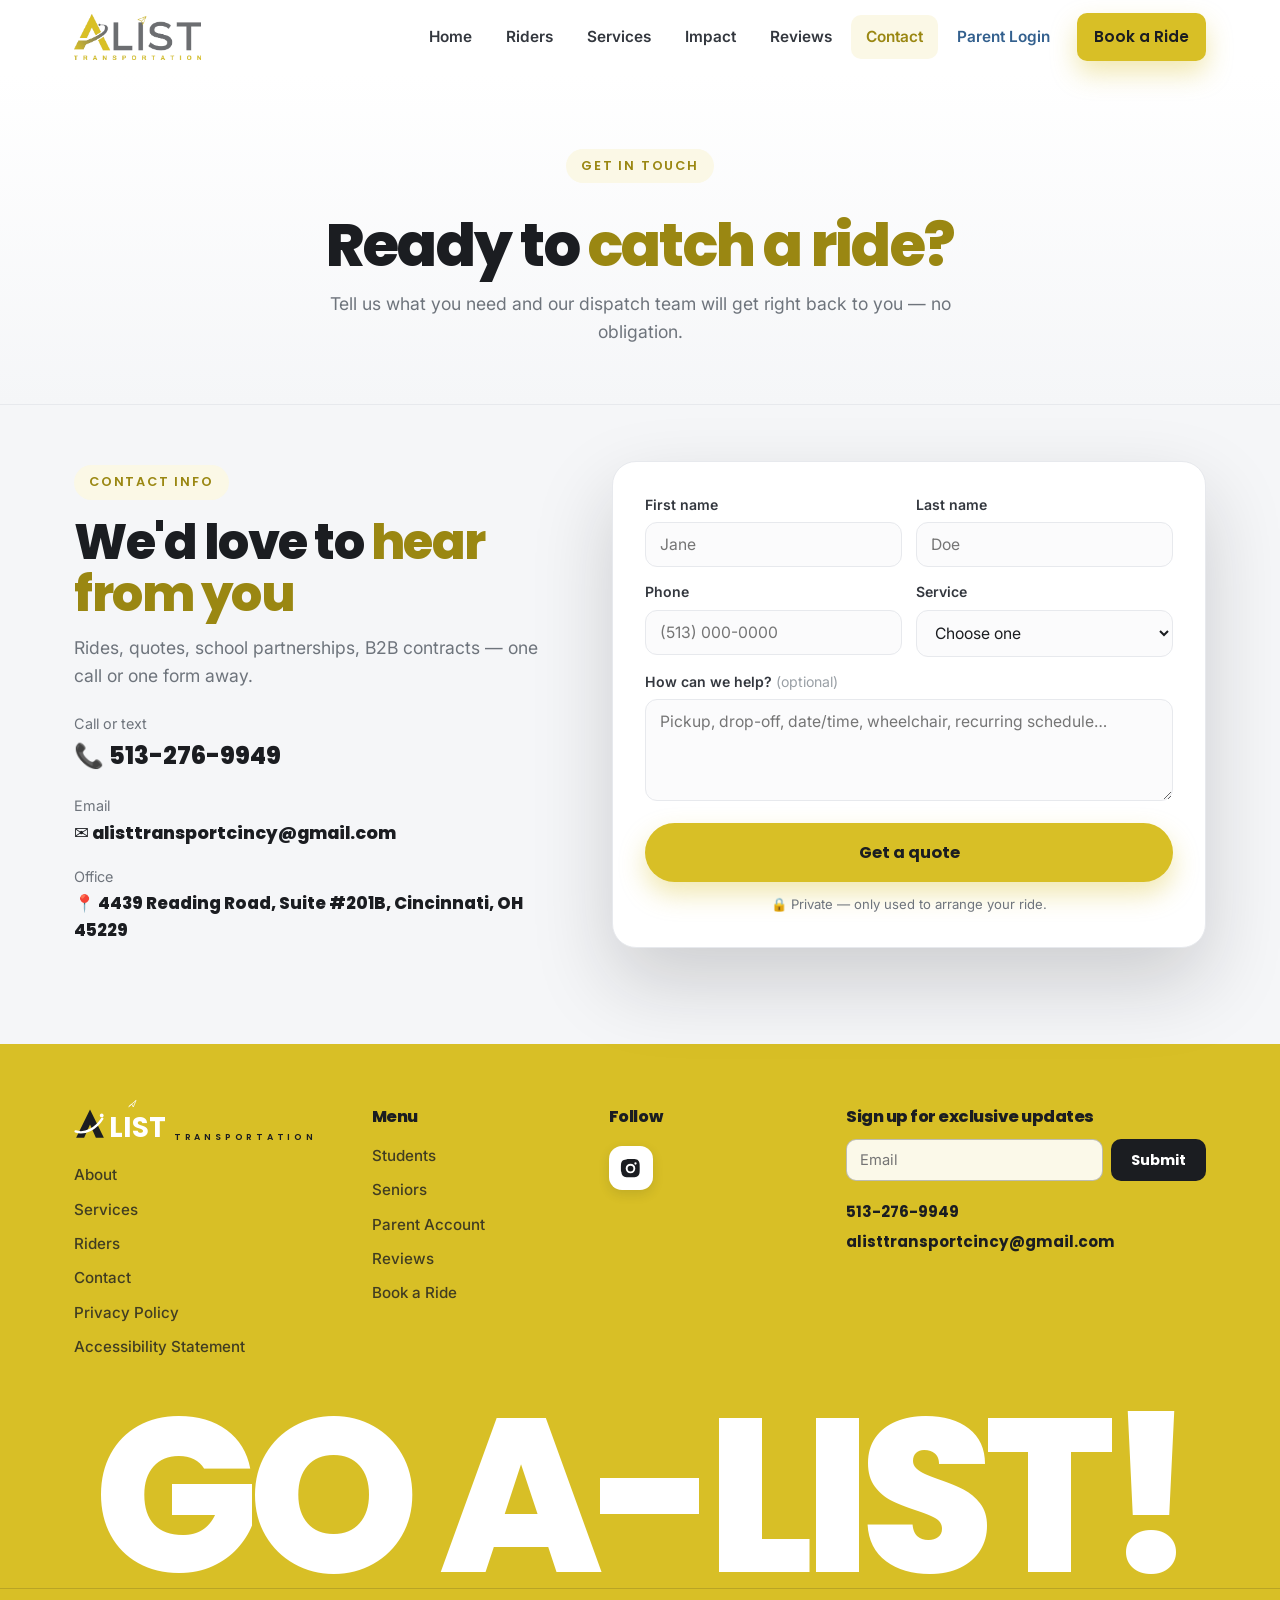
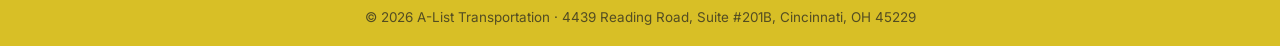
==== commit 394e5e75: "Footer Instagram: icon only (no username), white button instead of black Co-Authored-By: Claude Opus" ====
--- a/contact.html
+++ b/contact.html
@@ -9,7 +9,7 @@
   <link rel="preconnect" href="https://fonts.googleapis.com" />
   <link rel="preconnect" href="https://fonts.gstatic.com" crossorigin />
   <link href="https://fonts.googleapis.com/css2?family=Inter:wght@400;500;600;700&family=Poppins:wght@500;600;700;800&display=swap" rel="stylesheet" />
-  <link rel="stylesheet" href="styles.css?v=5" />
+  <link rel="stylesheet" href="styles.css?v=6" />
 </head>
 <body id="top">
 
@@ -115,7 +115,6 @@
         <h4>Follow</h4>
         <a class="footer__insta" href="https://www.instagram.com/alisttransportationcincinnati/" target="_blank" rel="noopener" aria-label="A-List Transportation on Instagram">
           <span class="footer__insta-ic"><svg viewBox="0 0 24 24"><path d="M12 2c2.7 0 3 0 4.1.1 1 0 1.7.2 2.3.5.6.2 1.1.5 1.6 1 .5.5.8 1 1 1.6.3.6.4 1.3.5 2.3.1 1.1.1 1.4.1 4.1s0 3-.1 4.1c0 1-.2 1.7-.5 2.3a4.3 4.3 0 0 1-1 1.6 4.3 4.3 0 0 1-1.6 1c-.6.3-1.3.4-2.3.5-1.1.1-1.4.1-4.1.1s-3 0-4.1-.1c-1 0-1.7-.2-2.3-.5a4.3 4.3 0 0 1-1.6-1 4.3 4.3 0 0 1-1-1.6c-.3-.6-.4-1.3-.5-2.3C2 15 2 14.7 2 12s0-3 .1-4.1c0-1 .2-1.7.5-2.3.2-.6.5-1.1 1-1.6.5-.5 1-.8 1.6-1 .6-.3 1.3-.4 2.3-.5C8.6 2 8.9 2 12 2zm0 5a5 5 0 1 0 0 10 5 5 0 0 0 0-10zm0 2a3 3 0 1 1 0 6 3 3 0 0 1 0-6zm5.2-3.4a1.2 1.2 0 1 0 0 2.4 1.2 1.2 0 0 0 0-2.4z"/></svg></span>
-          <span>@alisttransportcincy</span>
         </a>
       </div>
       <div class="footer__col">
--- a/styles.css
+++ b/styles.css
@@ -306,11 +306,11 @@
 .footer__news input:focus { outline: none; border-color: var(--ink); background: #fff; }
 .footer__news button { background: var(--ink); color: #fff; border: 0; border-radius: 10px; padding: 0 20px; font-family: var(--display); font-weight: 700; font-size: .92rem; cursor: pointer; transition: background .2s; white-space: nowrap; }
 .footer__news button:hover { background: #000; }
-.footer__insta { display: inline-flex !important; align-items: center; gap: 11px; font-family: var(--display); font-weight: 700; color: var(--ink); margin-top: 2px; }
-.footer__insta-ic { width: 42px; height: 42px; border-radius: 12px; background: var(--ink); display: grid; place-items: center; flex: none; transition: background .2s, transform .2s; }
-.footer__insta-ic svg { width: 22px; height: 22px; fill: #fff; }
-.footer__insta:hover .footer__insta-ic { background: #000; transform: translateY(-2px); }
-.footer__insta:hover { color: var(--blue-deep) !important; transform: none !important; }
+.footer__insta { display: inline-flex !important; align-items: center; margin-top: 2px; }
+.footer__insta-ic { width: 44px; height: 44px; border-radius: 13px; background: #fff; display: grid; place-items: center; flex: none; box-shadow: 0 4px 12px rgba(27,29,33,.12); transition: transform .2s, box-shadow .2s; }
+.footer__insta-ic svg { width: 23px; height: 23px; fill: var(--ink); }
+.footer__insta:hover .footer__insta-ic { transform: translateY(-2px); box-shadow: 0 8px 18px rgba(27,29,33,.18); }
+.footer__insta:hover { transform: none !important; }
 .footer__reach2 a { display: block; font-family: var(--display); font-weight: 700; color: var(--ink); padding: 3px 0; transition: color .2s; }
 .footer__reach2 a:hover { color: var(--blue-deep); }
 .footer__go { text-align: center; line-height: .78; padding: 4px 0 6px; }
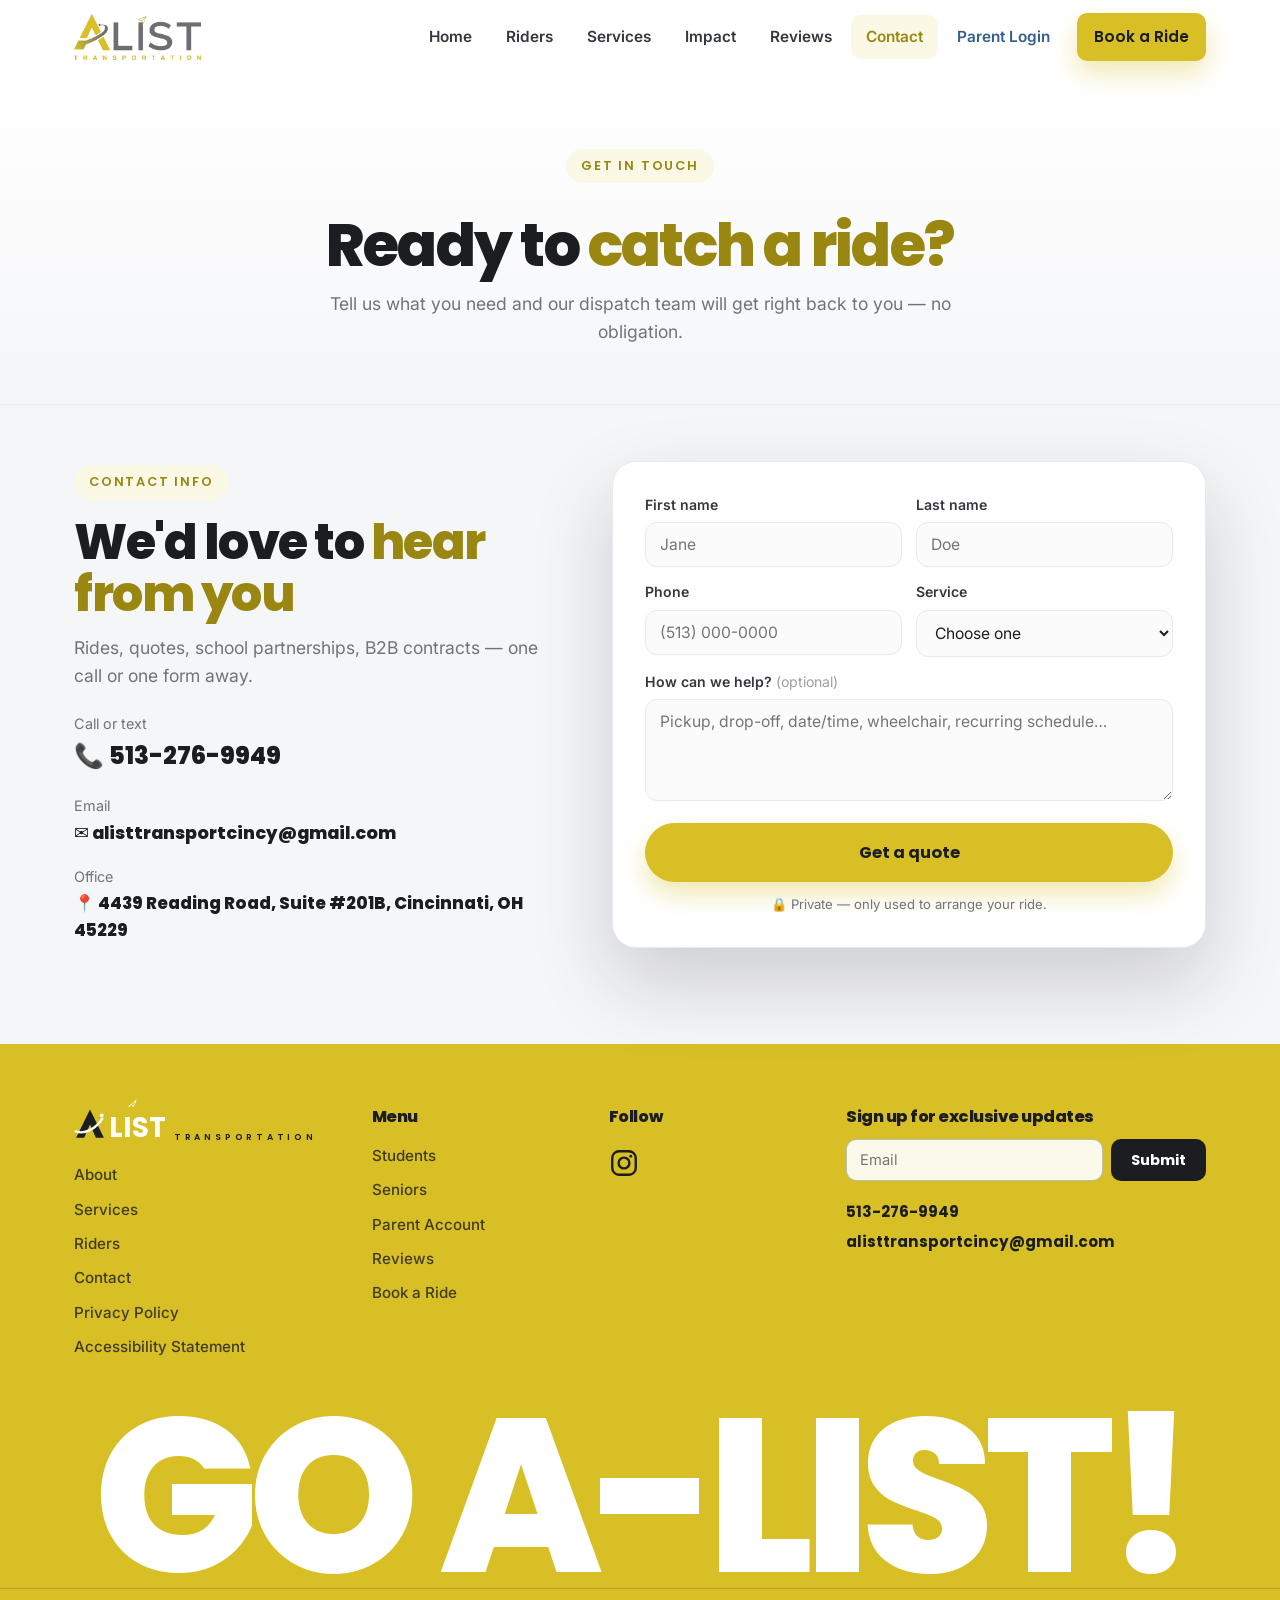
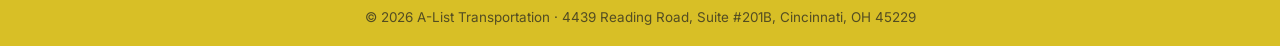
==== commit 27c106ae: "Footer: plain black Instagram outline glyph, no background box Co-Authored-By: Claude Opus 4.8 <nore" ====
--- a/contact.html
+++ b/contact.html
@@ -9,7 +9,7 @@
   <link rel="preconnect" href="https://fonts.googleapis.com" />
   <link rel="preconnect" href="https://fonts.gstatic.com" crossorigin />
   <link href="https://fonts.googleapis.com/css2?family=Inter:wght@400;500;600;700&family=Poppins:wght@500;600;700;800&display=swap" rel="stylesheet" />
-  <link rel="stylesheet" href="styles.css?v=6" />
+  <link rel="stylesheet" href="styles.css?v=7" />
 </head>
 <body id="top">
 
@@ -114,7 +114,7 @@
       <div class="footer__col">
         <h4>Follow</h4>
         <a class="footer__insta" href="https://www.instagram.com/alisttransportationcincinnati/" target="_blank" rel="noopener" aria-label="A-List Transportation on Instagram">
-          <span class="footer__insta-ic"><svg viewBox="0 0 24 24"><path d="M12 2c2.7 0 3 0 4.1.1 1 0 1.7.2 2.3.5.6.2 1.1.5 1.6 1 .5.5.8 1 1 1.6.3.6.4 1.3.5 2.3.1 1.1.1 1.4.1 4.1s0 3-.1 4.1c0 1-.2 1.7-.5 2.3a4.3 4.3 0 0 1-1 1.6 4.3 4.3 0 0 1-1.6 1c-.6.3-1.3.4-2.3.5-1.1.1-1.4.1-4.1.1s-3 0-4.1-.1c-1 0-1.7-.2-2.3-.5a4.3 4.3 0 0 1-1.6-1 4.3 4.3 0 0 1-1-1.6c-.3-.6-.4-1.3-.5-2.3C2 15 2 14.7 2 12s0-3 .1-4.1c0-1 .2-1.7.5-2.3.2-.6.5-1.1 1-1.6.5-.5 1-.8 1.6-1 .6-.3 1.3-.4 2.3-.5C8.6 2 8.9 2 12 2zm0 5a5 5 0 1 0 0 10 5 5 0 0 0 0-10zm0 2a3 3 0 1 1 0 6 3 3 0 0 1 0-6zm5.2-3.4a1.2 1.2 0 1 0 0 2.4 1.2 1.2 0 0 0 0-2.4z"/></svg></span>
+          <span class="footer__insta-ic"><svg viewBox="0 0 24 24" fill="none" stroke="currentColor" stroke-width="1.9" stroke-linecap="round" stroke-linejoin="round"><rect x="2.6" y="2.6" width="18.8" height="18.8" rx="5.4"/><circle cx="12" cy="12" r="4.3"/><circle cx="17.4" cy="6.6" r="1.15" fill="currentColor" stroke="none"/></svg></span>
         </a>
       </div>
       <div class="footer__col">
--- a/styles.css
+++ b/styles.css
@@ -306,10 +306,10 @@
 .footer__news input:focus { outline: none; border-color: var(--ink); background: #fff; }
 .footer__news button { background: var(--ink); color: #fff; border: 0; border-radius: 10px; padding: 0 20px; font-family: var(--display); font-weight: 700; font-size: .92rem; cursor: pointer; transition: background .2s; white-space: nowrap; }
 .footer__news button:hover { background: #000; }
-.footer__insta { display: inline-flex !important; align-items: center; margin-top: 2px; }
-.footer__insta-ic { width: 44px; height: 44px; border-radius: 13px; background: #fff; display: grid; place-items: center; flex: none; box-shadow: 0 4px 12px rgba(27,29,33,.12); transition: transform .2s, box-shadow .2s; }
-.footer__insta-ic svg { width: 23px; height: 23px; fill: var(--ink); }
-.footer__insta:hover .footer__insta-ic { transform: translateY(-2px); box-shadow: 0 8px 18px rgba(27,29,33,.18); }
+.footer__insta { display: inline-flex !important; align-items: center; margin-top: 4px; }
+.footer__insta-ic { display: inline-flex; transition: transform .2s, opacity .2s; }
+.footer__insta-ic svg { width: 30px; height: 30px; color: var(--ink); }
+.footer__insta:hover .footer__insta-ic { transform: translateY(-2px); opacity: .75; }
 .footer__insta:hover { transform: none !important; }
 .footer__reach2 a { display: block; font-family: var(--display); font-weight: 700; color: var(--ink); padding: 3px 0; transition: color .2s; }
 .footer__reach2 a:hover { color: var(--blue-deep); }
